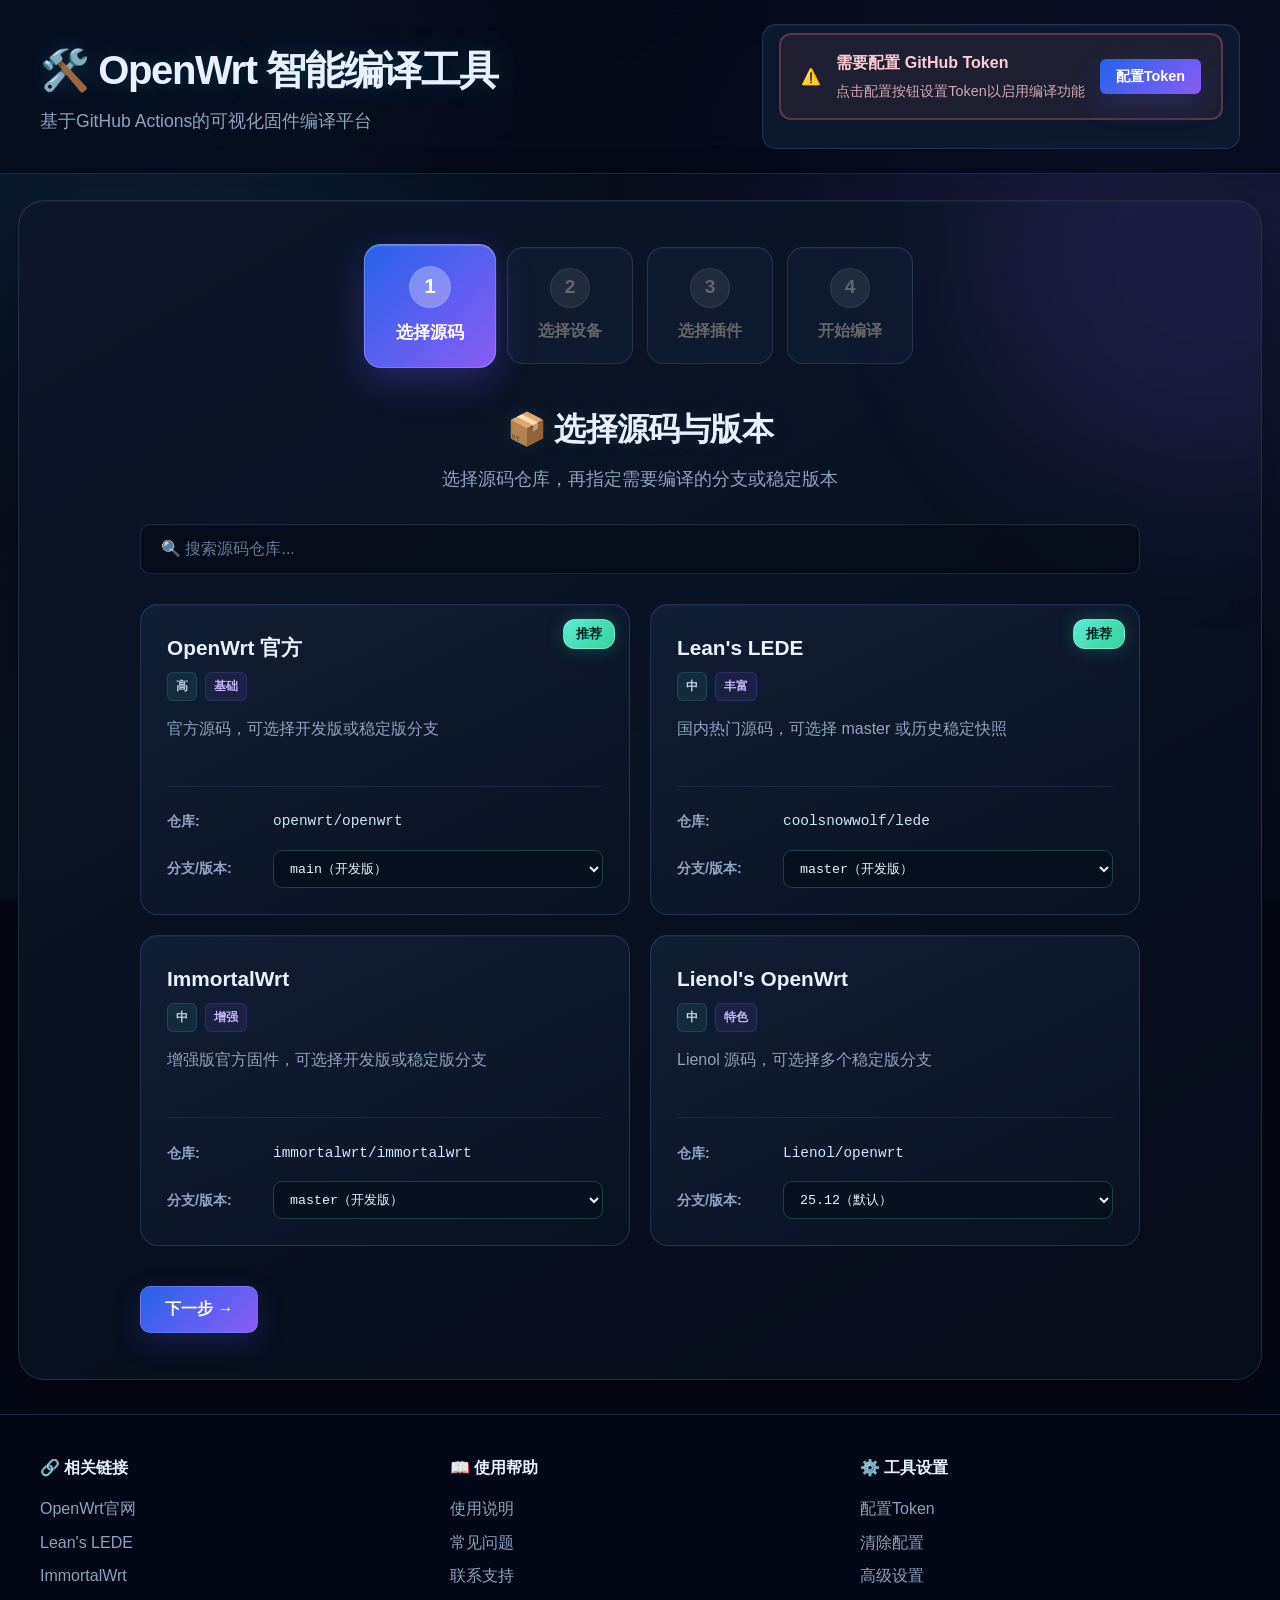
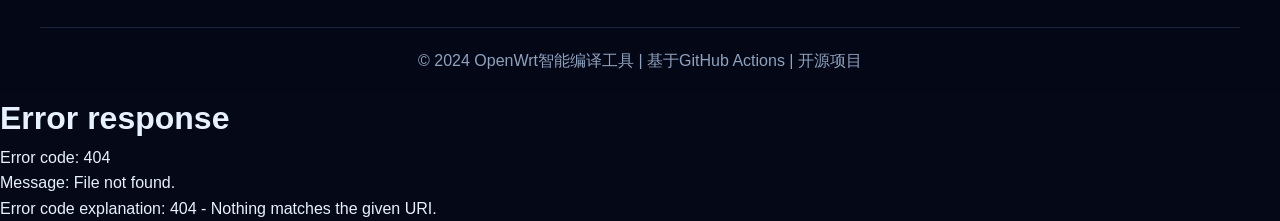
==== index.html @ 3943e9ab "Polish dark interface layout" ====
<!DOCTYPE html>
<html lang="zh-CN">

<head>
    <meta charset="UTF-8">
    <meta name="viewport" content="width=device-width, initial-scale=1.0">
    <title>OpenWrt 智能编译工具</title>
    <link rel="stylesheet" href="css/style.css">
    <link rel="stylesheet" href="css/selection-fixes.css">
    <link rel="stylesheet" href="css/dark-theme.css">
    <link rel="icon"
        href="data:image/svg+xml,<svg xmlns='http://www.w3.org/2000/svg' viewBox='0 0 100 100'><text y='.9em' font-size='90'>🛠️</text></svg>">
</head>

<body>
    <!-- 页面头部 -->
    <header class="header">
        <div class="container">
            <div class="header-content">
                <div class="logo">
                    <h1>🛠️ OpenWrt 智能编译工具</h1>
                    <p>基于GitHub Actions的可视化固件编译平台</p>
                </div>

                <!-- Token状态指示器 -->
                <div class="header-actions">
                    <div id="token-status-indicator" class="token-status-indicator">
                        <div class="status-dot" id="statusDot"></div>
                        <span id="statusText">检查Token状态...</span>
                        <button class="btn-config" onclick="window.tokenModal.show()" id="configTokenBtn">
                            ⚙️ 配置Token
                        </button>
                    </div>
                </div>
            </div>
        </div>
    </header>

    <!-- 主要内容区域 -->
    <main class="main">
        <div class="container">
            <!-- 步骤指示器 -->
            <div class="wizard-progress">
                <div class="step-indicator active" data-step="1">
                    <div class="step-number">1</div>
                    <div class="step-title">选择源码</div>
                </div>
                <div class="step-indicator" data-step="2">
                    <div class="step-number">2</div>
                    <div class="step-title">选择设备</div>
                </div>
                <div class="step-indicator" data-step="3">
                    <div class="step-number">3</div>
                    <div class="step-title">选择插件</div>
                </div>
                <div class="step-indicator" data-step="4">
                    <div class="step-number">4</div>
                    <div class="step-title">开始编译</div>
                </div>
            </div>

            <!-- 配置向导内容 -->
            <div class="wizard-content">
                <!-- 步骤1: 源码选择 -->
                <div class="step-content" id="step-1">
                    <div class="step-header">
                        <h2>📦 选择源码与版本</h2>
                        <p>选择源码仓库，再指定需要编译的分支或稳定版本</p>
                    </div>

                    <div class="search-box">
                        <input type="text" class="search-input" data-filter="source" placeholder="🔍 搜索源码仓库...">
                    </div>

                    <div id="source-selection" class="selection-area">
                        <!-- 源码选项将通过JavaScript动态生成 -->
                    </div>

                    <div class="step-actions">
                        <button class="btn btn-primary next-step-btn">下一步 →</button>
                    </div>
                </div>

                <!-- 步骤2: 设备选择 -->
                <div class="step-content" id="step-2" style="display: none;">
                    <div class="step-header">
                        <h2>📱 选择目标设备</h2>
                        <p>选择你要编译固件的目标设备型号</p>
                    </div>

                    <div class="search-box">
                        <input type="text" class="search-input" data-filter="device" placeholder="🔍 搜索设备型号...">
                    </div>

                    <div id="device-selection" class="selection-area">
                        <!-- 设备选项将通过JavaScript动态生成 -->
                    </div>

                    <div class="step-actions">
                        <button class="btn btn-secondary prev-step-btn">← 上一步</button>
                        <button class="btn btn-primary next-step-btn">下一步 →</button>
                    </div>
                </div>

                <!-- 步骤3: 插件选择 -->
                <div class="step-content" id="step-3" style="display: none;">
                    <div class="step-header">
                        <h2>🔧 选择功能插件</h2>
                        <p>根据需求选择要集成的功能插件</p>
                    </div>

                    <div class="search-box">
                        <input type="text" class="search-input" data-filter="plugin" placeholder="🔍 搜索插件功能...">
                    </div>

                    <div id="plugin-selection" class="selection-area">
                        <!-- 插件选项将通过JavaScript动态生成 -->
                    </div>

                    <!-- 冲突检测面板 -->
                    <div id="conflict-detection" class="conflict-detection">
                        <!-- 冲突检测结果将通过JavaScript动态生成 -->
                    </div>

                    <div class="step-actions">
                        <button class="btn btn-secondary prev-step-btn">← 上一步</button>
                        <button class="btn btn-primary next-step-btn">下一步 →</button>
                    </div>
                </div>

                <!-- 步骤4: 配置摘要和编译 -->
                <div class="step-content" id="step-4" style="display: none;">
                    <div class="step-header">
                        <h2>🚀 开始编译</h2>
                        <p>确认配置信息并开始编译固件</p>
                    </div>

                    <div id="config-summary" class="config-summary">
                        <!-- 配置摘要将通过JavaScript动态生成 -->
                    </div>

                    <div class="step-actions">
                        <button class="btn btn-secondary prev-step-btn">← 上一步</button>
                    </div>
                </div>
            </div>

            <!-- 编译监控面板 -->
            <div id="build-monitor" class="build-monitor" style="display: none;">
                <div class="monitor-header">
                    <h2>📊 编译进度监控</h2>
                    <div class="monitor-actions">
                        <button class="btn btn-secondary" onclick="window.wizardManager.stopMonitoring()">
                            🛑 停止监控
                        </button>
                        <button class="btn btn-secondary"
                            onclick="window.open(`https://github.com/${GITHUB_REPO}/actions`, '_blank')">
                            🔗 查看GitHub Actions
                        </button>
                    </div>
                </div>

                <!-- 进度条 -->
                <div class="progress-container">
                    <div class="progress-bar-container">
                        <div id="progress-bar" class="progress-bar"></div>
                    </div>
                    <div class="progress-info">
                        <span id="progress-text">0%</span>
                        <span id="progress-time">准备中...</span>
                    </div>
                </div>

                <!-- 编译日志 -->
                <div class="logs-container">
                    <div class="logs-header">
                        <h3>📝 编译日志</h3>
                        <button class="btn btn-small" onclick="document.getElementById('logs-content').innerHTML = ''">
                            🗑️ 清空日志
                        </button>
                    </div>
                    <div id="logs-content" class="logs-content">
                        <!-- 日志内容将通过JavaScript动态添加 -->
                    </div>
                </div>
            </div>
        </div>
    </main>

    <!-- 页面底部 -->
    <footer class="footer">
        <div class="container">
            <div class="footer-content">
                <div class="footer-section">
                    <h4>🔗 相关链接</h4>
                    <ul>
                        <li><a href="https://openwrt.org" target="_blank">OpenWrt官网</a></li>
                        <li><a href="https://github.com/coolsnowwolf/lede" target="_blank">Lean's LEDE</a></li>
                        <li><a href="https://github.com/immortalwrt/immortalwrt" target="_blank">ImmortalWrt</a></li>
                    </ul>
                </div>

                <div class="footer-section">
                    <h4>📖 使用帮助</h4>
                    <ul>
                        <li><a href="#" onclick="showHelpModal()">使用说明</a></li>
                        <li><a href="#" onclick="showFAQModal()">常见问题</a></li>
                        <li><a href="#" onclick="showContactModal()">联系支持</a></li>
                    </ul>
                </div>

                <div class="footer-section">
                    <h4>⚙️ 工具设置</h4>
                    <ul>
                        <li><a href="#" onclick="window.tokenModal.show()">配置Token</a></li>
                        <li><a href="#" onclick="window.tokenModal.clear()">清除配置</a></li>
                        <li><a href="#" onclick="showSettingsModal()">高级设置</a></li>
                    </ul>
                </div>
            </div>

            <div class="footer-bottom">
                <p>&copy; 2024 OpenWrt智能编译工具 | 基于GitHub Actions | 开源项目</p>
            </div>
        </div>
    </footer>

    <!-- 引入Token配置模态框组件 -->
    <div id="token-modal-container"></div>

    <!-- JavaScript文件引入 -->
    <script src="js/config-data.js"></script>
    <script src="js/token-modal.js"></script>
    <script src="js/build-monitor.js"></script> <!-- 新增 -->
    <script src="js/wizard.js"></script>
    <script src="js/builder.js"></script>

    <!-- 页面初始化脚本 -->
    <script>
        // 页面加载完成后的初始化
        document.addEventListener('DOMContentLoaded', function () {
            console.log('🎯 OpenWrt智能编译工具 - 页面加载完成');

            // 初始化Token模态框
            initTokenModal();

            // 检查Token状态
            updateTokenStatus();

            // 监听Token配置事件
            window.addEventListener('tokenConfigured', function (event) {
                updateTokenStatus();
                console.log('✅ Token配置完成:', event.detail.token.substring(0, 8) + '...');
            });
        });

        // 初始化Token模态框
        function initTokenModal() {
            // 动态加载Token模态框HTML
            fetch('components/token-modal.html')
                .then(response => response.text())
                .then(html => {
                    document.getElementById('token-modal-container').innerHTML = html;
                })
                .catch(error => {
                    console.warn('Token模态框组件加载失败，使用内联版本:', error);
                    // 如果外部文件加载失败，使用内联的Token模态框
                    loadInlineTokenModal();
                });
        }

        // 加载内联Token模态框（备用方案）
        function loadInlineTokenModal() {
            const modalHTML = `
                <!-- Token配置模态框 -->
                <div id="tokenModal" class="token-modal">
                    <div class="token-dialog">
                        <div class="token-header">
                            <h2>🔐 GitHub Token 配置</h2>
                            <p>为了正常使用编译功能，需要配置GitHub Personal Access Token</p>
                        </div>

                        <div id="tokenStatus" class="token-status" style="display: none;">
                            <span id="statusIcon">✅</span>
                            <span id="statusText">Token配置成功</span>
                        </div>

                        <div class="token-security-tips">
                            <div class="security-title">🛡️ 安全提示</div>
                            <div class="security-tips">
                                • Token具有访问GitHub的权限，请妥善保管<br>
                                • 建议创建权限最小的Token（只选择必要权限）<br>
                                • 不要在公共场所或他人设备上保存Token<br>
                                • 定期更换Token以提高安全性
                            </div>
                        </div>

                        <div class="token-methods">
                            <div class="token-method active" data-method="input">
                                <div class="method-icon">⌨️</div>
                                <div class="method-title">手动输入</div>
                                <div class="method-desc">直接输入GitHub Token</div>
                            </div>
                            <div class="token-method" data-method="guide">
                                <div class="method-icon">📋</div>
                                <div class="method-title">创建指南</div>
                                <div class="method-desc">查看Token创建步骤</div>
                            </div>
                        </div>

                        <div id="inputSection" class="token-input-section show">
                            <div class="input-group">
                                <label for="tokenInput" class="input-label">GitHub Personal Access Token</label>
                                <input type="password" id="tokenInput" class="input-field" 
                                       placeholder="请输入以 ghp_ 或 github_pat_ 开头的Token">
                                <div class="input-help">
                                    Token格式: ghp_xxxxxxxxxxxx 或 github_pat_xxxxxxxxxxxx
                                </div>
                            </div>
                            <div class="input-group">
                                <label>
                                    <input type="checkbox" id="saveToken"> 
                                    保存到浏览器本地存储（仅在个人设备上勾选）
                                </label>
                            </div>
                        </div>

                        <div id="guideSection" class="token-input-section">
                            <div class="github-steps">
                                <h4>📝 GitHub Token 创建步骤</h4>
                                <ol>
                                    <li>登录GitHub，点击右上角头像 → <code>Settings</code></li>
                                    <li>选择 <code>Developer settings</code> → <code>Personal access tokens</code></li>
                                    <li>点击 <code>Generate new token (classic)</code></li>
                                    <li>填写Token描述，选择过期时间</li>
                                    <li>选择权限：<code>repo</code> 和 <code>workflow</code></li>
                                    <li>点击生成并立即复制Token</li>
                                </ol>
                            </div>
                            <div class="input-group">
                                <label for="guideTokenInput" class="input-label">将创建的Token粘贴到这里</label>
                                <input type="password" id="guideTokenInput" class="input-field" 
                                       placeholder="ghp_xxxxxxxxxxxxxxxxxxxxxxxxxxxxxxxxxxxx">
                            </div>
                        </div>

                        <div class="token-actions">
                            <button class="btn btn-secondary" onclick="closeTokenModal()">取消</button>
                            <button class="btn btn-primary" onclick="saveTokenConfig()">保存配置</button>
                            <button class="btn btn-secondary" onclick="testTokenConnection()" style="display: none;" id="testBtn">测试连接</button>
                        </div>
                    </div>
                </div>
            `;

            document.getElementById('token-modal-container').innerHTML = modalHTML;

            // 初始化Token模态框功能
            if (typeof window.tokenModal === 'undefined') {
                initInlineTokenModal();
            }
        }

        // 初始化内联Token模态框功能
        function initInlineTokenModal() {
            window.tokenModal = {
                show: () => document.getElementById('tokenModal').classList.add('show'),
                close: () => document.getElementById('tokenModal').classList.remove('show'),
                clear: clearTokenConfig
            };
        }

        // 更新Token状态指示器
        function updateTokenStatus() {
            const statusDot = document.getElementById('statusDot');
            const statusText = document.getElementById('statusText');
            const configBtn = document.getElementById('configTokenBtn');

            const token = getValidToken();

            // 增加判空，避免报错
            if (!statusDot || !statusText || !configBtn) {
                console.warn('Token状态指示器元素未找到');
                return;
            }

            if (token) {
                statusDot.className = 'status-dot valid';
                statusText.textContent = 'Token已配置';
                configBtn.innerHTML = '✅ 已配置';
                configBtn.classList.add('configured');
            } else {
                statusDot.className = 'status-dot invalid';
                statusText.textContent = '需要配置Token';
                configBtn.innerHTML = '⚙️ 配置Token';
                configBtn.classList.remove('configured');
            }
        }

        // 获取有效Token
        function getValidToken() {
            // 检查多个来源的Token
            const sources = [
                new URLSearchParams(window.location.search).get('token'),
                localStorage.getItem('github_token'),
                window.GITHUB_TOKEN
            ];

            for (const token of sources) {
                if (token && (token.startsWith('ghp_') || token.startsWith('github_pat_'))) {
                    return token;
                }
            }
            return null;
        }

        // 显示Token模态框
        function showTokenModal() {
            if (window.tokenModal) {
                window.tokenModal.show();
            } else {
                document.getElementById('tokenModal').classList.add('show');
            }
        }

        // 关闭Token模态框
        function closeTokenModal() {
            if (window.tokenModal) {
                window.tokenModal.close();
            } else {
                document.getElementById('tokenModal').classList.remove('show');
            }
        }

        // 保存Token配置
        function saveTokenConfig() {
            const tokenInput = document.getElementById('tokenInput') || document.getElementById('guideTokenInput');
            const token = tokenInput.value.trim();

            if (!token) {
                alert('请输入GitHub Token');
                return;
            }

            if (!token.startsWith('ghp_') && !token.startsWith('github_pat_')) {
                alert('Token格式不正确，请检查输入');
                return;
            }

            // 保存Token
            const shouldSave = document.getElementById('saveToken')?.checked || true;
            if (shouldSave) {
                localStorage.setItem('github_token', token);
            }

            window.GITHUB_TOKEN = token;

            // 触发配置完成事件
            window.dispatchEvent(new CustomEvent('tokenConfigured', { detail: { token } }));

            alert('Token配置成功！');
            closeTokenModal();
        }

        // 清除Token配置
        function clearTokenConfig() {
            if (confirm('确定要清除Token配置吗？')) {
                localStorage.removeItem('github_token');
                delete window.GITHUB_TOKEN;

                // 清空输入框
                const inputs = document.querySelectorAll('#tokenInput, #guideTokenInput');
                inputs.forEach(input => {
                    if (input) input.value = '';
                });

                updateTokenStatus();
                alert('Token配置已清除');
            }
        }

        // 测试Token连接
        async function testTokenConnection() {
            const token = document.getElementById('tokenInput').value.trim();
            if (!token) return;

            try {
                const response = await fetch('https://api.github.com/user', {
                    headers: {
                        'Authorization': `token ${token}`,
                        'Accept': 'application/vnd.github.v3+json'
                    }
                });

                if (response.ok) {
                    const userData = await response.json();
                    alert(`连接成功！用户: ${userData.login}`);
                } else {
                    throw new Error(`HTTP ${response.status}: ${response.statusText}`);
                }
            } catch (error) {
                alert(`连接失败: ${error.message}`);
            }
        }

        // Token配置完成回调（供其他脚本调用）
        function onTokenConfigured(token) {
            updateTokenStatus();

            // 通知向导管理器
            if (window.wizardManager && window.wizardManager.onTokenConfigured) {
                window.wizardManager.onTokenConfigured(token);
            }
        }

        // 显示帮助模态框
        function showHelpModal() {
            alert('📖 使用说明\n\n1. 配置GitHub Token\n2. 选择源码分支\n3. 选择目标设备\n4. 选择功能插件\n5. 开始编译\n\n详细说明请查看项目README文件。');
        }

        // 显示FAQ模态框
        function showFAQModal() {
            alert('❓ 常见问题\n\nQ: 编译失败怎么办？\nA: 检查插件冲突，减少插件数量，查看编译日志\n\nQ: 如何下载固件？\nA: 编译完成后在GitHub Releases页面下载\n\nQ: 支持哪些设备？\nA: 支持主流路由器、ARM开发板、X86设备');
        }

        // 显示联系支持模态框
        function showContactModal() {
            alert('📞 联系支持\n\n• GitHub Issues: 提交Bug报告和功能建议\n• GitHub Discussions: 社区讨论和问答\n• 项目Wiki: 详细使用文档\n\n项目地址: https://github.com/your-username/your-repo');
        }

        // 显示设置模态框
        function showSettingsModal() {
            alert('⚙️ 高级设置\n\n• 编译优化选项\n• 自定义插件源\n• 构建缓存设置\n• 通知配置\n\n功能开发中，敬请期待...');
        }
    </script>

    <!-- Token模态框样式（内联样式作为备用） -->
    <style>
        /* Token状态指示器样式 */
        .token-status-indicator {
            display: flex;
            align-items: center;
            gap: 10px;
            padding: 8px 16px;
            background: rgba(255, 255, 255, 0.1);
            border-radius: 20px;
            backdrop-filter: blur(10px);
        }

        .status-dot {
            width: 8px;
            height: 8px;
            border-radius: 50%;
            animation: pulse 2s infinite;
        }

        .status-dot.valid {
            background: #27ae60;
        }

        .status-dot.invalid {
            background: #e74c3c;
        }

        .status-dot.checking {
            background: #f39c12;
        }

        @keyframes pulse {
            0% {
                opacity: 1;
            }

            50% {
                opacity: 0.5;
            }

            100% {
                opacity: 1;
            }
        }

        .btn-config {
            padding: 6px 12px;
            background: rgba(255, 255, 255, 0.2);
            color: white;
            border: 1px solid rgba(255, 255, 255, 0.3);
            border-radius: 6px;
            font-size: 0.85rem;
            cursor: pointer;
            transition: all 0.3s ease;
        }

        .btn-config:hover {
            background: rgba(255, 255, 255, 0.3);
            transform: translateY(-1px);
        }

        .btn-config.configured {
            background: rgba(39, 174, 96, 0.8);
            border-color: rgba(39, 174, 96, 0.9);
        }

        /* Token模态框样式 */
        .token-modal {
            display: none;
            position: fixed;
            top: 0;
            left: 0;
            right: 0;
            bottom: 0;
            background: rgba(0, 0, 0, 0.7);
            z-index: 10000;
            align-items: center;
            justify-content: center;
        }

        .token-modal.show {
            display: flex;
        }

        .token-dialog {
            background: white;
            border-radius: 15px;
            padding: 30px;
            max-width: 600px;
            width: 90%;
            max-height: 80vh;
            overflow-y: auto;
            box-shadow: 0 20px 40px rgba(0, 0, 0, 0.3);
            animation: modalSlideIn 0.3s ease-out;
        }

        @keyframes modalSlideIn {
            from {
                opacity: 0;
                transform: translateY(-50px) scale(0.9);
            }

            to {
                opacity: 1;
                transform: translateY(0) scale(1);
            }
        }

        .token-header {
            text-align: center;
            margin-bottom: 25px;
        }

        .token-header h2 {
            color: #2c3e50;
            margin-bottom: 10px;
        }

        .token-header p {
            color: #666;
            line-height: 1.6;
        }

        .token-methods {
            display: grid;
            grid-template-columns: 1fr 1fr;
            gap: 20px;
            margin-bottom: 25px;
        }

        .token-method {
            border: 2px solid #e0e0e0;
            border-radius: 10px;
            padding: 20px;
            cursor: pointer;
            transition: all 0.3s ease;
            text-align: center;
        }

        .token-method:hover {
            border-color: #667eea;
            background: #f8f9ff;
        }

        .token-method.active {
            border-color: #667eea;
            background: linear-gradient(135deg, #667eea10, #764ba210);
        }

        .method-icon {
            font-size: 2rem;
            margin-bottom: 10px;
        }

        .method-title {
            font-weight: bold;
            margin-bottom: 8px;
            color: #2c3e50;
        }

        .method-desc {
            font-size: 0.9rem;
            color: #666;
        }

        .token-input-section {
            display: none;
            margin-top: 20px;
        }

        .token-input-section.show {
            display: block;
        }

        .input-group {
            margin-bottom: 20px;
        }

        .input-label {
            display: block;
            margin-bottom: 8px;
            font-weight: 600;
            color: #2c3e50;
        }

        .input-field {
            width: 100%;
            padding: 12px 15px;
            border: 2px solid #e0e0e0;
            border-radius: 8px;
            font-size: 14px;
            font-family: 'Courier New', monospace;
            transition: border-color 0.3s ease;
            box-sizing: border-box;
        }

        .input-field:focus {
            outline: none;
            border-color: #667eea;
            box-shadow: 0 0 0 3px rgba(102, 126, 234, 0.1);
        }

        .input-help {
            font-size: 0.85rem;
            color: #666;
            margin-top: 5px;
        }

        .token-actions {
            display: flex;
            gap: 15px;
            justify-content: flex-end;
            margin-top: 25px;
        }

        .token-security-tips {
            background: #fff3cd;
            border: 1px solid #ffeaa7;
            border-left: 4px solid #fdcb6e;
            padding: 15px;
            border-radius: 8px;
            margin-bottom: 20px;
        }

        .security-title {
            font-weight: bold;
            color: #856404;
            margin-bottom: 8px;
        }

        .security-tips {
            font-size: 0.9rem;
            color: #856404;
            line-height: 1.5;
        }

        .github-steps {
            background: #f8f9fa;
            border-radius: 8px;
            padding: 20px;
            margin-bottom: 20px;
        }

        .github-steps h4 {
            margin-bottom: 15px;
            color: #2c3e50;
        }

        .github-steps code {
            background: #e9ecef;
            padding: 2px 6px;
            border-radius: 4px;
            font-family: 'Courier New', monospace;
        }

        @media (max-width: 768px) {
            .token-methods {
                grid-template-columns: 1fr;
            }

            .token-actions {
                flex-direction: column;
            }

            .token-dialog {
                padding: 20px;
                margin: 20px;
            }

            .token-status-indicator {
                flex-direction: column;
                gap: 5px;
                text-align: center;
            }
        }
    </style>
</body>

</html>
---- css/style.css ----
/**
 * OpenWrt 智能编译工具 - 基础样式
 * 修复版本，确保所有组件正常显示
 */

/* === 基础重置和全局样式 === */
* {
  margin: 0;
  padding: 0;
  box-sizing: border-box;
}

body {
  font-family: -apple-system, BlinkMacSystemFont, 'Segoe UI', Roboto, 'Helvetica Neue', Arial, sans-serif;
  line-height: 1.6;
  color: #333;
  background: linear-gradient(135deg, #667eea 0%, #764ba2 100%);
  min-height: 100vh;
}

.container {
  max-width: 1200px;
  margin: 0 auto;
  padding: 0 20px;
}

/* === 页面头部 === */
.header {
  background: rgba(255, 255, 255, 0.1);
  backdrop-filter: blur(10px);
  padding: 20px 0;
  margin-bottom: 30px;
}

.header-content {
  display: flex;
  justify-content: space-between;
  align-items: center;
  flex-wrap: wrap;
  gap: 20px;
}

.logo h1 {
  color: white;
  font-size: 2.5rem;
  margin-bottom: 5px;
}

.logo p {
  color: rgba(255, 255, 255, 0.9);
  font-size: 1.1rem;
}

.header-actions {
  display: flex;
  align-items: center;
  gap: 15px;
}

/* === Token状态指示器 === */
.token-status-indicator {
  display: flex;
  align-items: center;
  gap: 10px;
  padding: 8px 16px;
  background: rgba(255, 255, 255, 0.1);
  border-radius: 20px;
  backdrop-filter: blur(10px);
}

.status-dot {
  width: 8px;
  height: 8px;
  border-radius: 50%;
  animation: pulse 2s infinite;
}

.status-dot.valid {
  background: #27ae60;
}

.status-dot.invalid {
  background: #e74c3c;
}

@keyframes pulse {
  0% {
    opacity: 1;
  }

  50% {
    opacity: 0.5;
  }

  100% {
    opacity: 1;
  }
}

.btn-config {
  padding: 6px 12px;
  background: rgba(255, 255, 255, 0.2);
  color: white;
  border: 1px solid rgba(255, 255, 255, 0.3);
  border-radius: 6px;
  font-size: 0.85rem;
  cursor: pointer;
  transition: all 0.3s ease;
}

.btn-config:hover {
  background: rgba(255, 255, 255, 0.3);
  transform: translateY(-1px);
}

.btn-config.configured {
  background: rgba(39, 174, 96, 0.8);
  border-color: rgba(39, 174, 96, 0.9);
}

/* === 主要内容区域 === */
.main {
  background: white;
  border-radius: 20px;
  padding: 40px;
  margin-bottom: 40px;
  box-shadow: 0 20px 40px rgba(0, 0, 0, 0.1);
}

/* === 步骤指示器 === */
.wizard-progress {
  display: flex;
  justify-content: center;
  align-items: center;
  margin-bottom: 40px;
  gap: 20px;
}

.step-indicator {
  display: flex;
  flex-direction: column;
  align-items: center;
  gap: 10px;
  padding: 20px;
  border-radius: 15px;
  transition: all 0.3s ease;
  cursor: pointer;
  min-width: 120px;
}

.step-indicator.active {
  background: linear-gradient(135deg, #667eea, #764ba2);
  color: white;
  transform: scale(1.05);
}

.step-indicator.completed {
  background: #27ae60;
  color: white;
}

.step-indicator:not(.active):not(.completed) {
  background: #f8f9fa;
  color: #666;
}

.step-number {
  width: 40px;
  height: 40px;
  border-radius: 50%;
  background: rgba(255, 255, 255, 0.2);
  display: flex;
  align-items: center;
  justify-content: center;
  font-weight: bold;
  font-size: 1.2rem;
}

.step-indicator.active .step-number {
  background: rgba(255, 255, 255, 0.3);
}

.step-indicator.completed .step-number::before {
  content: '✓';
  background: none;
}

.step-title {
  font-weight: 600;
  text-align: center;
}

/* === 向导内容 === */
.wizard-content {
  max-width: 1000px;
  margin: 0 auto;
}

.step-content {
  display: none;
}

.step-content.active {
  display: block;
  animation: fadeInUp 0.5s ease-out;
}

@keyframes fadeInUp {
  from {
    opacity: 0;
    transform: translateY(20px);
  }

  to {
    opacity: 1;
    transform: translateY(0);
  }
}

.step-header {
  text-align: center;
  margin-bottom: 30px;
}

.step-header h2 {
  color: #2c3e50;
  font-size: 2rem;
  margin-bottom: 10px;
}

.step-header p {
  color: #666;
  font-size: 1.1rem;
}

/* === 搜索框 === */
.search-box {
  margin-bottom: 30px;
}

.search-input {
  width: 100%;
  padding: 15px 20px;
  border: 2px solid #e0e0e0;
  border-radius: 10px;
  font-size: 1rem;
  transition: border-color 0.3s ease;
}

.search-input:focus {
  outline: none;
  border-color: #667eea;
  box-shadow: 0 0 0 3px rgba(102, 126, 234, 0.1);
}

/* === 选择区域 === */
.selection-area {
  margin-bottom: 30px;
}

.options-grid {
  display: grid;
  grid-template-columns: repeat(auto-fit, minmax(300px, 1fr));
  gap: 20px;
}

/* === 源码选项 === */
.source-option {
  border: 2px solid #e0e0e0;
  border-radius: 15px;
  padding: 25px;
  cursor: pointer;
  transition: all 0.3s ease;
  position: relative;
  background: white;
}

.source-option:hover {
  border-color: #667eea;
  transform: translateY(-2px);
  box-shadow: 0 10px 25px rgba(0, 0, 0, 0.1);
}

.source-option.selected {
  border-color: #667eea;
  background: linear-gradient(135deg, #667eea10, #764ba210);
}

.recommended-badge {
  position: absolute;
  top: -8px;
  right: 15px;
  background: #27ae60;
  color: white;
  padding: 4px 12px;
  border-radius: 12px;
  font-size: 0.8rem;
  font-weight: 600;
}

.option-header {
  margin-bottom: 15px;
}

.option-header h3 {
  color: #2c3e50;
  font-size: 1.3rem;
  margin-bottom: 8px;
}

.option-meta {
  display: flex;
  gap: 10px;
  flex-wrap: wrap;
}

.stability-badge,
.plugins-badge {
  padding: 4px 8px;
  border-radius: 6px;
  font-size: 0.75rem;
  font-weight: 600;
}

.stability-badge {
  background: #e8f5e8;
  color: #2d5a2d;
}

.plugins-badge {
  background: #e8f0ff;
  color: #2d4a7d;
}

.option-description {
  color: #666;
  margin-bottom: 15px;
  line-height: 1.6;
}

.option-details {
  display: flex;
  flex-direction: column;
  gap: 5px;
}

.detail-item {
  display: flex;
  justify-content: space-between;
  font-size: 0.9rem;
}

.detail-label {
  color: #666;
  font-weight: 500;
}

.detail-value {
  color: #2c3e50;
  font-family: 'Courier New', monospace;
}

.source-branch-select {
  min-width: 165px;
  max-width: 70%;
  padding: 6px 10px;
  border: 1px solid #cbd5e1;
  border-radius: 8px;
  background: #fff;
  color: #2c3e50;
  font-family: 'Courier New', monospace;
  cursor: pointer;
}

.source-branch-select:focus {
  border-color: #667eea;
  outline: 2px solid rgba(102, 126, 234, 0.2);
  outline-offset: 1px;
}

/* === 设备选项 === */
.device-category {
  margin-bottom: 40px;
}

.category-title {
  color: #2c3e50;
  font-size: 1.4rem;
  margin-bottom: 20px;
  padding-bottom: 10px;
  border-bottom: 2px solid #e0e0e0;
}

.device-option {
  border: 2px solid #e0e0e0;
  border-radius: 15px;
  padding: 20px;
  cursor: pointer;
  transition: all 0.3s ease;
  position: relative;
  background: white;
}

.device-option:hover {
  border-color: #667eea;
  transform: translateY(-2px);
  box-shadow: 0 8px 20px rgba(0, 0, 0, 0.1);
}

.device-option.selected {
  border-color: #667eea;
  background: linear-gradient(135deg, #667eea10, #764ba210);
}

.device-option h4 {
  color: #2c3e50;
  font-size: 1.1rem;
  margin-bottom: 10px;
}

.device-specs {
  display: flex;
  gap: 15px;
  margin-bottom: 10px;
  flex-wrap: wrap;
}

.spec-item {
  background: #f8f9fa;
  padding: 4px 8px;
  border-radius: 6px;
  font-size: 0.8rem;
  color: #666;
}

.device-features {
  display: flex;
  gap: 8px;
  flex-wrap: wrap;
  margin-top: 10px;
}

.feature-tag {
  background: #e8f0ff;
  color: #2d4a7d;
  padding: 3px 8px;
  border-radius: 4px;
  font-size: 0.75rem;
  font-weight: 500;
}

.device-warnings {
  margin-top: 10px;
}

.warning-item {
  color: #856404;
  font-size: 0.85rem;
  background: #fff3cd;
  padding: 8px 12px;
  border-radius: 6px;
  margin-bottom: 5px;
}

/* === 插件选择 === */
.plugin-category {
  margin-bottom: 40px;
}

.plugin-grid {
  display: grid;
  grid-template-columns: repeat(auto-fit, minmax(280px, 1fr));
  gap: 15px;
}

.plugin-item {
  border: 2px solid #e0e0e0;
  border-radius: 10px;
  padding: 15px;
  transition: all 0.3s ease;
  background: white;
}

.plugin-item:hover {
  border-color: #667eea;
  box-shadow: 0 4px 12px rgba(0, 0, 0, 0.1);
}

.plugin-item.selected {
  border-color: #27ae60;
  background: linear-gradient(135deg, #27ae6010, #2ecc7110);
}

.plugin-item.disabled {
  opacity: 0.5;
  cursor: not-allowed;
}

.plugin-label {
  display: flex;
  align-items: flex-start;
  gap: 12px;
  cursor: pointer;
}

.plugin-checkbox {
  margin-top: 4px;
  transform: scale(1.2);
}

.plugin-info {
  flex: 1;
}

.plugin-header {
  display: flex;
  justify-content: space-between;
  align-items: center;
  margin-bottom: 8px;
}

.plugin-name {
  font-weight: 600;
  color: #2c3e50;
}

.plugin-size {
  background: #f8f9fa;
  padding: 2px 6px;
  border-radius: 4px;
  font-size: 0.75rem;
  color: #666;
}

.plugin-description {
  color: #666;
  font-size: 0.9rem;
  line-height: 1.4;
}

.plugin-conflicts {
  margin-top: 8px;
  padding: 8px;
  background: #fff3cd;
  border-radius: 6px;
  font-size: 0.8rem;
}

.conflict-label {
  font-weight: 600;
  color: #856404;
}

/* === 冲突检测 === */
.conflict-detection {
  margin-top: 30px;
}

.conflict-panel {
  border: 2px solid #e0e0e0;
  border-radius: 10px;
  padding: 20px;
  background: white;
}

.conflict-status {
  display: flex;
  align-items: center;
  gap: 10px;
  padding: 15px;
  border-radius: 8px;
  margin-bottom: 15px;
  font-weight: 600;
}

.conflict-status.success {
  background: #d4edda;
  color: #155724;
  border: 1px solid #c3e6cb;
}

.conflict-status.error {
  background: #f8d7da;
  color: #721c24;
  border: 1px solid #f5c6cb;
}

.conflict-item {
  padding: 10px 15px;
  border-left: 4px solid #dc3545;
  background: #f8f9fa;
  margin-bottom: 10px;
  border-radius: 0 6px 6px 0;
}

.conflict-type {
  font-weight: 600;
  color: #dc3545;
  margin-bottom: 5px;
}

.conflict-message {
  color: #666;
  font-size: 0.9rem;
}

/* === 配置摘要 === */
.config-summary {
  margin-bottom: 30px;
}

.summary-section {
  margin-bottom: 30px;
  padding: 25px;
  border: 2px solid #e0e0e0;
  border-radius: 15px;
  background: white;
}

.summary-section h3 {
  color: #2c3e50;
  margin-bottom: 20px;
  font-size: 1.3rem;
}

.summary-grid {
  display: grid;
  grid-template-columns: repeat(auto-fit, minmax(200px, 1fr));
  gap: 20px;
}

.summary-item {
  text-align: center;
  padding: 20px;
  background: #f8f9fa;
  border-radius: 10px;
}

.summary-label {
  color: #666;
  font-size: 0.9rem;
  margin-bottom: 8px;
}

.summary-value {
  color: #2c3e50;
  font-size: 1.2rem;
  font-weight: 600;
}

.plugin-summary {
  padding: 20px;
  background: #f8f9fa;
  border-radius: 10px;
  color: #666;
  line-height: 1.6;
}

.build-actions {
  display: flex;
  gap: 15px;
  justify-content: center;
  flex-wrap: wrap;
}

/* === 步骤导航按钮 === */
.step-actions {
  display: flex;
  justify-content: space-between;
  align-items: center;
  margin-top: 40px;
  gap: 15px;
}

.btn {
  padding: 12px 24px;
  border: none;
  border-radius: 8px;
  font-size: 1rem;
  font-weight: 600;
  cursor: pointer;
  transition: all 0.3s ease;
  text-decoration: none;
  display: inline-flex;
  align-items: center;
  gap: 8px;
}

.btn:disabled {
  opacity: 0.6;
  cursor: not-allowed;
}

.btn-primary {
  background: linear-gradient(135deg, #667eea, #764ba2);
  color: white;
}

.btn-primary:hover:not(:disabled) {
  transform: translateY(-2px);
  box-shadow: 0 5px 15px rgba(102, 126, 234, 0.4);
}

.btn-secondary {
  background: #e2e8f0;
  color: #4a5568;
}

.btn-secondary:hover {
  background: #cbd5e0;
}

.btn-large {
  padding: 15px 30px;
  font-size: 1.1rem;
}

.btn-small {
  padding: 8px 16px;
  font-size: 0.9rem;
}

/* === 编译监控面板 === */
.build-monitor {
  background: white;
  border-radius: 15px;
  padding: 30px;
  margin-top: 30px;
  box-shadow: 0 10px 30px rgba(0, 0, 0, 0.1);
}

.monitor-header {
  display: flex;
  justify-content: space-between;
  align-items: center;
  margin-bottom: 25px;
  flex-wrap: wrap;
  gap: 15px;
}

.monitor-header h2 {
  color: #2c3e50;
  font-size: 1.5rem;
}

.monitor-actions {
  display: flex;
  gap: 10px;
}

/* === 进度条 === */
.progress-container {
  margin-bottom: 30px;
}

.progress-bar-container {
  width: 100%;
  height: 20px;
  background: #e0e0e0;
  border-radius: 10px;
  overflow: hidden;
  margin-bottom: 10px;
}

.progress-bar {
  height: 100%;
  background: linear-gradient(90deg, #667eea, #764ba2);
  width: 0%;
  transition: width 0.5s ease;
  border-radius: 10px;
}

.progress-info {
  display: flex;
  justify-content: space-between;
  align-items: center;
  font-size: 0.9rem;
  color: #666;
}

/* === 编译日志 === */
.logs-container {
  border: 2px solid #e0e0e0;
  border-radius: 10px;
  background: #f8f9fa;
}

.logs-header {
  display: flex;
  justify-content: space-between;
  align-items: center;
  padding: 15px 20px;
  border-bottom: 1px solid #e0e0e0;
  background: white;
  border-radius: 10px 10px 0 0;
}

.logs-header h3 {
  color: #2c3e50;
  font-size: 1.1rem;
}

.logs-content {
  height: 300px;
  overflow-y: auto;
  padding: 15px;
  font-family: 'Courier New', monospace;
  font-size: 0.9rem;
  line-height: 1.4;
  background: #2d3748;
  color: #e2e8f0;
  border-radius: 0 0 10px 10px;
}

.log-entry {
  display: flex;
  gap: 15px;
  margin-bottom: 8px;
  padding: 8px 12px;
  border-radius: 6px;
  align-items: flex-start;
}

.log-entry.info {
  background: rgba(59, 130, 246, 0.1);
  border-left: 3px solid #3b82f6;
}

.log-entry.success {
  background: rgba(34, 197, 94, 0.1);
  border-left: 3px solid #22c55e;
}

.log-entry.warning {
  background: rgba(245, 158, 11, 0.1);
  border-left: 3px solid #f59e0b;
}

.log-entry.error {
  background: rgba(239, 68, 68, 0.1);
  border-left: 3px solid #ef4444;
}

.log-timestamp {
  color: #94a3b8;
  font-size: 0.8rem;
  white-space: nowrap;
  font-weight: 600;
}

.log-message {
  flex: 1;
  word-wrap: break-word;
}

/* === Token状态卡片 === */
.token-status-card {
  display: flex;
  align-items: center;
  gap: 15px;
  padding: 15px 20px;
  border-radius: 12px;
  border: 2px solid;
  margin-bottom: 20px;
}

.token-status-card.valid {
  background: #d4edda;
  border-color: #c3e6cb;
  color: #155724;
}

.token-status-card.invalid {
  background: #f8d7da;
  border-color: #f5c6cb;
  color: #721c24;
}

.status-info {
  flex: 1;
}

.status-title {
  font-weight: 600;
  margin-bottom: 4px;
}

.status-detail {
  font-size: 0.9rem;
  opacity: 0.8;
}

.btn-config-token,
.btn-clear-token {
  padding: 8px 16px;
  border: none;
  border-radius: 6px;
  font-size: 0.9rem;
  font-weight: 600;
  cursor: pointer;
  transition: all 0.3s ease;
}

.btn-config-token {
  background: #667eea;
  color: white;
}

.btn-config-token:hover {
  background: #5a67d8;
  transform: translateY(-1px);
}

.btn-clear-token {
  background: #e2e8f0;
  color: #4a5568;
}

.btn-clear-token:hover {
  background: #cbd5e0;
}

/* === 编译历史 === */
.build-history-list {
  display: flex;
  flex-direction: column;
  gap: 10px;
}

.history-item {
  padding: 15px;
  border-radius: 8px;
  border-left: 4px solid;
  background: white;
  box-shadow: 0 2px 4px rgba(0, 0, 0, 0.1);
}

.history-item.status-success {
  border-left-color: #27ae60;
}

.history-item.status-failed {
  border-left-color: #e74c3c;
}

.history-item.status-running {
  border-left-color: #f39c12;
}

.history-item.status-queued {
  border-left-color: #3498db;
}

.history-header {
  display: flex;
  justify-content: space-between;
  align-items: center;
  margin-bottom: 8px;
}

.history-status {
  font-size: 1.2rem;
}

.history-device {
  font-weight: 600;
  color: #2c3e50;
}

.history-time {
  color: #666;
  font-size: 0.9rem;
}

.history-details {
  display: flex;
  gap: 20px;
  color: #666;
  font-size: 0.9rem;
}

/* === 错误处理 === */
.init-error {
  text-align: center;
  padding: 40px;
  background: #f8d7da;
  border: 1px solid #f5c6cb;
  border-radius: 10px;
  color: #721c24;
}

.init-error h3 {
  margin-bottom: 15px;
  font-size: 1.3rem;
}

.init-error p {
  margin-bottom: 20px;
  line-height: 1.6;
}

/* === 页面底部 === */
.footer {
  background: rgba(0, 0, 0, 0.8);
  color: white;
  padding: 40px 0 20px;
  margin-top: 40px;
}

.footer-content {
  display: grid;
  grid-template-columns: repeat(auto-fit, minmax(250px, 1fr));
  gap: 30px;
  margin-bottom: 30px;
}

.footer-section h4 {
  margin-bottom: 15px;
  color: #f0f0f0;
}

.footer-section ul {
  list-style: none;
}

.footer-section li {
  margin-bottom: 8px;
}

.footer-section a {
  color: #ccc;
  text-decoration: none;
  transition: color 0.3s ease;
}

.footer-section a:hover {
  color: white;
}

.footer-bottom {
  text-align: center;
  padding-top: 20px;
  border-top: 1px solid #444;
  color: #ccc;
}

.progress-info {
  display: flex;
  justify-content: space-between;
  align-items: center;
  font-size: 0.9rem;
  color: #666;
  margin-top: 10px;
}

.progress-info #progress-time {
  font-size: 0.85rem;
  color: #888;
}



/* === 响应式设计 === */
@media (max-width: 768px) {
  .container {
    padding: 0 15px;
  }

  .header-content {
    flex-direction: column;
    text-align: center;
  }

  .logo h1 {
    font-size: 2rem;
  }

  .main {
    padding: 20px;
  }

  .wizard-progress {
    flex-wrap: wrap;
    gap: 10px;
  }

  .step-indicator {
    min-width: 100px;
    padding: 15px;
  }

  .options-grid {
    grid-template-columns: 1fr;
  }

  .plugin-grid {
    grid-template-columns: 1fr;
  }

  .summary-grid {
    grid-template-columns: 1fr;
  }

  .step-actions {
    flex-direction: column;
  }

  .monitor-header {
    flex-direction: column;
    text-align: center;
  }

  .token-status-indicator {
    flex-direction: column;
    gap: 5px;
    text-align: center;
  }

  .footer-content {
    grid-template-columns: 1fr;
    text-align: center;
  }
}

@media (max-width: 480px) {
  .logo h1 {
    font-size: 1.8rem;
  }

  .main {
    padding: 15px;
  }

  .step-indicator {
    min-width: 80px;
    padding: 10px;
  }

  .step-number {
    width: 30px;
    height: 30px;
    font-size: 1rem;
  }

  .btn {
    padding: 10px 20px;
    font-size: 0.9rem;
  }

  .btn-large {
    padding: 12px 24px;
    font-size: 1rem;
  }
}
---- css/selection-fixes.css ----
/* 
 * 选择区域修复样式
 * 文件名: css/selection-fixes.css
 * 用途: 修复源码和设备选择的点击区域问题
 */

/* === 源码选择修复 === */
.source-option {
    /* 确保整个区域都可点击 */
    cursor: pointer;
    position: relative;
    display: block;
    width: 100%;
    box-sizing: border-box;

    /* 增加点击区域的视觉反馈 */
    transition: all 0.3s ease;
    user-select: none;
}

.source-option:hover {
    transform: translateY(-2px);
    box-shadow: 0 8px 25px rgba(102, 126, 234, 0.15);
}

.source-option:focus {
    outline: 2px solid #667eea;
    outline-offset: 2px;
}

.source-option:active {
    transform: translateY(0);
    box-shadow: 0 4px 15px rgba(102, 126, 234, 0.2);
}

/* 确保内部元素不阻止点击事件 */
.source-option * {
    pointer-events: none;
}

/* 恢复某些元素的点击事件（如果需要） */
.source-option a,
.source-option button,
.source-option select,
.source-option option {
    pointer-events: auto;
}

/* === 设备选择修复 === */
.device-option {
    /* 确保整个区域都可点击 */
    cursor: pointer;
    position: relative;
    display: block;
    width: 100%;
    box-sizing: border-box;

    /* 增加点击区域的视觉反馈 */
    transition: all 0.3s ease;
    user-select: none;
}

.device-option:hover {
    transform: translateY(-2px);
    box-shadow: 0 8px 25px rgba(102, 126, 234, 0.15);
}

.device-option:focus {
    outline: 2px solid #667eea;
    outline-offset: 2px;
}

.device-option:active {
    transform: translateY(0);
    box-shadow: 0 4px 15px rgba(102, 126, 234, 0.2);
}

/* 确保内部元素不阻止点击事件 */
.device-option * {
    pointer-events: none;
}

/* 恢复某些元素的点击事件（如果需要） */
.device-option a,
.device-option button {
    pointer-events: auto;
}

/* === 插件选择修复 === */
.plugin-label {
    /* 确保整个标签区域都可点击 */
    cursor: pointer;
    display: block;
    width: 100%;
    box-sizing: border-box;

    /* 增加点击区域的视觉反馈 */
    transition: all 0.3s ease;
    user-select: none;

    /* 移除默认的label样式 */
    margin: 0;
    padding: 0;
}

.plugin-label:hover {
    background-color: #f8f9fa;
}

.plugin-label:active {
    background-color: #e9ecef;
}

/* 插件内容区域 */
.plugin-content {
    /* 确保内容区域可以被点击 */
    pointer-events: none;
    width: 100%;
}

/* checkbox样式优化 */
.plugin-checkbox {
    /* 恢复checkbox的点击事件 */
    pointer-events: auto;

    /* 增大点击区域 */
    width: 18px;
    height: 18px;
    margin-right: 12px;

    /* 自定义复选框样式 */
    accent-color: #667eea;
}

/* === 选中状态样式增强 === */
.source-option.selected {
    border-color: #667eea !important;
    background: linear-gradient(135deg, rgba(102, 126, 234, 0.1), rgba(118, 75, 162, 0.1));
    box-shadow: 0 4px 20px rgba(102, 126, 234, 0.2);
}

.device-option.selected {
    border-color: #667eea !important;
    background: linear-gradient(135deg, rgba(102, 126, 234, 0.1), rgba(118, 75, 162, 0.1));
    box-shadow: 0 4px 20px rgba(102, 126, 234, 0.2);
}

.plugin-item.selected {
    border-color: #667eea !important;
    background: linear-gradient(135deg, rgba(102, 126, 234, 0.1), rgba(118, 75, 162, 0.1));
    box-shadow: 0 4px 20px rgba(102, 126, 234, 0.2);
}

/* === 网格布局优化 === */
.options-grid {
    gap: 20px;
    margin-bottom: 30px;
}

.plugin-grid {
    gap: 15px;
    margin-bottom: 30px;
}

/* === 响应式设计 === */
@media (max-width: 768px) {

    .source-option,
    .device-option {
        /* 在移动设备上增大点击区域 */
        min-height: 60px;
        padding: 20px;
    }

    .plugin-label {
        /* 在移动设备上增大点击区域 */
        min-height: 50px;
        padding: 15px;
    }

    .plugin-checkbox {
        /* 在移动设备上增大复选框 */
        width: 22px;
        height: 22px;
        margin-right: 15px;
    }
}

/* === 可访问性增强 === */
.source-option[aria-selected="true"],
.device-option[aria-selected="true"] {
    border-color: #667eea;
    background-color: rgba(102, 126, 234, 0.1);
}

/* 键盘导航支持 */
.source-option:focus-visible,
.device-option:focus-visible {
    outline: 3px solid #667eea;
    outline-offset: 2px;
}

/* 减少动画对于偏好减少动画的用户 */
@media (prefers-reduced-motion: reduce) {

    .source-option,
    .device-option,
    .plugin-label {
        transition: none;
    }

    .source-option:hover,
    .device-option:hover {
        transform: none;
    }
}

/* === 错误状态样式 === */
.source-option.error,
.device-option.error {
    border-color: #e74c3c;
    background-color: rgba(231, 76, 60, 0.1);
}

/* === 加载状态样式 === */
.source-option.loading,
.device-option.loading {
    opacity: 0.6;
    pointer-events: none;
}

.source-option.loading::after,
.device-option.loading::after {
    content: "";
    position: absolute;
    top: 50%;
    left: 50%;
    width: 20px;
    height: 20px;
    margin: -10px 0 0 -10px;
    border: 2px solid #667eea;
    border-radius: 50%;
    border-top-color: transparent;
    animation: spin 1s linear infinite;
}

@keyframes spin {
    to {
        transform: rotate(360deg);
    }
}

/* === 工具提示样式 === */
.source-option[title]:hover::before,
.device-option[title]:hover::before {
    content: attr(title);
    position: absolute;
    bottom: 100%;
    left: 50%;
    transform: translateX(-50%);
    background: rgba(0, 0, 0, 0.8);
    color: white;
    padding: 5px 10px;
    border-radius: 4px;
    font-size: 12px;
    white-space: nowrap;
    z-index: 1000;
    pointer-events: none;
}

/* === 批量选择支持 === */
.batch-select-mode .source-option,
.batch-select-mode .device-option {
    border: 2px dashed #ccc;
}

.batch-select-mode .source-option.selected,
.batch-select-mode .device-option.selected {
    border-style: solid;
    border-color: #667eea;
}

/* === 拖拽支持 === */
.source-option[draggable="true"],
.device-option[draggable="true"] {
    cursor: move;
}

.source-option[draggable="true"]:active,
.device-option[draggable="true"]:active {
    opacity: 0.5;
}

/* === 高对比度模式支持 === */
@media (prefers-contrast: high) {

    .source-option,
    .device-option {
        border-width: 3px;
    }

    .source-option.selected,
    .device-option.selected {
        border-color: #000;
        background-color: #fff;
        color: #000;
    }
}

/* === 深色模式支持 === */
@media (prefers-color-scheme: dark) {

    .source-option,
    .device-option {
        background-color: #2d3748;
        border-color: #4a5568;
        color: #e2e8f0;
    }

    .source-option:hover,
    .device-option:hover {
        background-color: #374151;
    }

    .source-option.selected,
    .device-option.selected {
        background: linear-gradient(135deg, rgba(102, 126, 234, 0.2), rgba(118, 75, 162, 0.2));
        border-color: #667eea;
    }

    .plugin-label:hover {
        background-color: #374151;
    }

    .plugin-label:active {
        background-color: #4a5568;
    }
}

/* === 打印样式 === */
@media print {

    .source-option,
    .device-option,
    .plugin-item {
        box-shadow: none;
        border: 1px solid #000;
        background: transparent !important;
    }

    .source-option.selected,
    .device-option.selected,
    .plugin-item.selected {
        background: #f0f0f0 !important;
        border-width: 2px;
    }
}
---- css/dark-theme.css ----
/**
 * OpenWrt 智能编译工具 - 深色霓虹主题
 * 保持原有交互结构，仅统一视觉、对齐和响应式布局。
 */

:root {
  color-scheme: dark;
  --bg-0: #050816;
  --bg-1: #081121;
  --surface: rgba(10, 18, 35, 0.9);
  --surface-solid: #0d1729;
  --surface-raised: #111f35;
  --surface-hover: #162740;
  --border: rgba(126, 156, 204, 0.2);
  --border-strong: rgba(94, 234, 212, 0.48);
  --text: #e8f1ff;
  --text-soft: #bfd0e8;
  --muted: #8ea3bf;
  --cyan: #5eead4;
  --sky: #38bdf8;
  --violet: #8b5cf6;
  --green: #34d399;
  --amber: #fbbf24;
  --red: #fb7185;
  --shadow: 0 24px 70px rgba(0, 0, 0, 0.38);
  --glow: 0 0 0 1px rgba(94, 234, 212, 0.18), 0 18px 46px rgba(56, 189, 248, 0.11);
}

html {
  background: var(--bg-0);
  scroll-behavior: smooth;
}

body {
  position: relative;
  isolation: isolate;
  color: var(--text);
  background:
    radial-gradient(circle at 12% 8%, rgba(56, 189, 248, 0.16), transparent 30rem),
    radial-gradient(circle at 88% 18%, rgba(139, 92, 246, 0.17), transparent 32rem),
    radial-gradient(circle at 52% 92%, rgba(94, 234, 212, 0.09), transparent 28rem),
    linear-gradient(145deg, var(--bg-0), var(--bg-1) 52%, #080b1b);
  background-attachment: fixed;
}

body::before {
  content: '';
  position: fixed;
  inset: 0;
  z-index: -1;
  pointer-events: none;
  opacity: 0.38;
  background-image:
    linear-gradient(rgba(126, 156, 204, 0.045) 1px, transparent 1px),
    linear-gradient(90deg, rgba(126, 156, 204, 0.045) 1px, transparent 1px);
  background-size: 36px 36px;
  mask-image: linear-gradient(to bottom, black, transparent 86%);
}

::selection {
  color: #031018;
  background: var(--cyan);
}

.container {
  max-width: 1240px;
}

.header {
  margin-bottom: 26px;
  padding: 24px 0;
  background: rgba(5, 8, 22, 0.7);
  border-bottom: 1px solid var(--border);
  box-shadow: 0 12px 42px rgba(0, 0, 0, 0.2);
  backdrop-filter: blur(22px);
}

.logo h1 {
  color: var(--text);
  letter-spacing: -0.035em;
  text-shadow: 0 0 28px rgba(56, 189, 248, 0.22);
}

.logo p {
  color: var(--muted);
}

.token-status-indicator {
  color: var(--text-soft);
  background: rgba(17, 31, 53, 0.75) !important;
  border: 1px solid var(--border);
  border-radius: 14px !important;
  box-shadow: inset 0 1px 0 rgba(255, 255, 255, 0.04);
}

.status-dot.valid {
  background: var(--green) !important;
  box-shadow: 0 0 14px rgba(52, 211, 153, 0.8);
}

.status-dot.invalid {
  background: var(--red) !important;
  box-shadow: 0 0 14px rgba(251, 113, 133, 0.72);
}

.status-dot.checking {
  background: var(--amber) !important;
  box-shadow: 0 0 14px rgba(251, 191, 36, 0.7);
}

.btn-config {
  color: var(--text) !important;
  background: rgba(56, 189, 248, 0.1) !important;
  border-color: rgba(56, 189, 248, 0.34) !important;
  border-radius: 9px !important;
}

.btn-config:hover {
  background: rgba(56, 189, 248, 0.2) !important;
  border-color: var(--sky) !important;
  box-shadow: 0 0 22px rgba(56, 189, 248, 0.16);
}

.btn-config.configured {
  background: rgba(52, 211, 153, 0.14) !important;
  border-color: rgba(52, 211, 153, 0.48) !important;
}

.main {
  position: relative;
  overflow: hidden;
  margin: 0 auto 34px;
  padding: 46px 34px;
  max-width: calc(100% - 36px);
  color: var(--text);
  background: linear-gradient(150deg, rgba(13, 23, 41, 0.95), rgba(7, 13, 27, 0.92));
  border: 1px solid var(--border);
  border-radius: 26px;
  box-shadow: var(--shadow), inset 0 1px 0 rgba(255, 255, 255, 0.04);
  backdrop-filter: blur(18px);
}

.main::after {
  content: '';
  position: absolute;
  top: -12rem;
  right: -12rem;
  width: 30rem;
  height: 30rem;
  pointer-events: none;
  border-radius: 50%;
  background: rgba(139, 92, 246, 0.12);
  filter: blur(75px);
}

.wizard-progress,
.wizard-content,
.build-monitor {
  position: relative;
  z-index: 1;
}

.wizard-progress {
  gap: 14px;
}

.step-indicator {
  min-width: 126px;
  color: var(--muted);
  background: rgba(17, 31, 53, 0.62) !important;
  border: 1px solid var(--border);
  border-radius: 16px;
  box-shadow: inset 0 1px 0 rgba(255, 255, 255, 0.035);
}

.step-indicator:hover:not(.active) {
  color: var(--text-soft);
  border-color: rgba(56, 189, 248, 0.35);
  background: rgba(22, 39, 64, 0.82) !important;
}

.step-indicator.active {
  color: #fff;
  background: linear-gradient(135deg, #2563eb, var(--violet)) !important;
  border-color: rgba(147, 197, 253, 0.44);
  box-shadow: 0 12px 34px rgba(91, 73, 229, 0.34), inset 0 1px 0 rgba(255, 255, 255, 0.18);
}

.step-indicator.completed {
  color: #d1fae5;
  background: linear-gradient(135deg, #047857, #059669) !important;
  border-color: rgba(52, 211, 153, 0.45);
}

.step-number {
  color: currentColor;
  background: rgba(255, 255, 255, 0.08);
  border: 1px solid rgba(255, 255, 255, 0.08);
}

.step-header h2,
.category-title,
.monitor-header h2,
.logs-header h3,
.summary-section h3,
.option-header h3,
.device-option h4,
.plugin-name,
.history-device {
  color: var(--text);
}

.step-header h2 {
  letter-spacing: -0.025em;
  text-shadow: 0 0 22px rgba(56, 189, 248, 0.12);
}

.step-header p,
.option-description,
.plugin-description,
.conflict-message,
.summary-label,
.plugin-summary,
.history-time,
.history-details,
.progress-info,
.progress-info #progress-time {
  color: var(--muted);
}

.search-input,
.input-field {
  color: var(--text) !important;
  background: rgba(5, 12, 25, 0.82) !important;
  border: 1px solid var(--border) !important;
  caret-color: var(--cyan);
  box-shadow: inset 0 1px 0 rgba(255, 255, 255, 0.03);
}

.search-input::placeholder,
.input-field::placeholder {
  color: #657b98;
}

.search-input:focus,
.input-field:focus {
  border-color: var(--cyan) !important;
  box-shadow: 0 0 0 3px rgba(94, 234, 212, 0.12), 0 0 28px rgba(56, 189, 248, 0.09) !important;
}

.options-grid,
.plugin-grid {
  align-items: stretch;
}

.source-options-grid {
  grid-template-columns: repeat(2, minmax(0, 1fr));
  gap: 20px;
}

.source-option,
.device-option,
.plugin-item,
.summary-section,
.conflict-panel,
.build-monitor,
.history-item {
  color: var(--text-soft);
  background: linear-gradient(155deg, rgba(17, 31, 53, 0.94), rgba(10, 19, 34, 0.96)) !important;
  border: 1px solid var(--border) !important;
  box-shadow: inset 0 1px 0 rgba(255, 255, 255, 0.035);
}

.source-option {
  display: flex;
  flex-direction: column;
  min-height: 300px;
  padding: 26px;
  border-radius: 18px;
}

.source-option:hover,
.device-option:hover,
.plugin-item:hover {
  background: linear-gradient(155deg, rgba(22, 39, 64, 0.98), rgba(12, 24, 43, 0.98)) !important;
  border-color: rgba(56, 189, 248, 0.48) !important;
  box-shadow: 0 18px 48px rgba(0, 0, 0, 0.28), 0 0 28px rgba(56, 189, 248, 0.09);
}

.source-option.selected,
.device-option.selected,
.plugin-item.selected {
  background: linear-gradient(150deg, rgba(17, 52, 73, 0.98), rgba(32, 25, 68, 0.98)) !important;
  border-color: var(--cyan) !important;
  box-shadow: var(--glow) !important;
}

.recommended-badge {
  top: 14px;
  right: 14px;
  color: #03211d;
  background: linear-gradient(135deg, var(--cyan), var(--green));
  border: 1px solid rgba(255, 255, 255, 0.25);
  box-shadow: 0 0 18px rgba(52, 211, 153, 0.24);
}

.option-header {
  padding-right: 54px;
}

.option-meta {
  gap: 8px;
}

.stability-badge,
.plugins-badge,
.feature-tag,
.spec-item,
.plugin-size {
  color: var(--text-soft);
  background: rgba(94, 234, 212, 0.08);
  border: 1px solid rgba(94, 234, 212, 0.14);
}

.plugins-badge,
.feature-tag {
  color: #c4b5fd;
  background: rgba(139, 92, 246, 0.1);
  border-color: rgba(139, 92, 246, 0.2);
}

.option-description {
  min-height: 52px;
  margin-bottom: 18px;
}

.option-details {
  display: grid;
  gap: 9px;
  margin-top: auto;
  padding-top: 16px;
  border-top: 1px solid rgba(126, 156, 204, 0.12);
}

.detail-item {
  display: grid;
  grid-template-columns: 92px minmax(0, 1fr);
  align-items: center;
  gap: 14px;
  min-height: 38px;
  font-size: 0.9rem;
}

.detail-label {
  color: var(--muted);
  font-weight: 600;
  text-align: left;
  white-space: nowrap;
}

.detail-value {
  min-width: 0;
  overflow: hidden;
  color: #cde7ff;
  text-align: left;
  text-overflow: ellipsis;
  white-space: nowrap;
}

.source-branch-select {
  width: 100%;
  min-width: 0;
  max-width: none;
  height: 38px;
  padding: 0 34px 0 12px;
  color: var(--text);
  background: #07101e;
  border: 1px solid rgba(94, 234, 212, 0.22);
  border-radius: 9px;
  cursor: pointer;
}

.source-branch-select:hover {
  border-color: rgba(94, 234, 212, 0.52);
  background: #0a1627;
}

.source-branch-select:focus {
  border-color: var(--cyan);
  outline: 3px solid rgba(94, 234, 212, 0.12);
  box-shadow: 0 0 22px rgba(56, 189, 248, 0.1);
}

.source-branch-select option {
  color: var(--text);
  background: var(--surface-solid);
}

.category-title {
  border-bottom-color: var(--border);
}

.warning-item,
.plugin-conflicts,
.token-security-tips {
  color: #fde68a;
  background: rgba(251, 191, 36, 0.08) !important;
  border-color: rgba(251, 191, 36, 0.24) !important;
}

.conflict-status.success,
.token-status-card.valid {
  color: #a7f3d0;
  background: rgba(52, 211, 153, 0.08);
  border-color: rgba(52, 211, 153, 0.28);
}

.conflict-status.error,
.token-status-card.invalid,
.init-error {
  color: #fecdd3;
  background: rgba(251, 113, 133, 0.08);
  border-color: rgba(251, 113, 133, 0.28);
}

.conflict-item {
  background: rgba(251, 113, 133, 0.06);
  border-left-color: var(--red);
}

.conflict-type,
.conflict-label {
  color: #fda4af;
}

.summary-item,
.plugin-summary {
  color: var(--text-soft);
  background: rgba(5, 12, 25, 0.62);
  border: 1px solid rgba(126, 156, 204, 0.11);
}

.summary-value {
  color: var(--text);
}

.btn {
  border: 1px solid transparent;
  border-radius: 10px;
}

.btn-primary,
.btn-config-token {
  color: white;
  background: linear-gradient(135deg, #2563eb, var(--violet));
  border-color: rgba(147, 197, 253, 0.24);
  box-shadow: 0 10px 28px rgba(76, 81, 224, 0.22);
}

.btn-primary:hover:not(:disabled),
.btn-config-token:hover {
  background: linear-gradient(135deg, #0ea5e9, #7c3aed);
  box-shadow: 0 12px 34px rgba(56, 189, 248, 0.25);
}

.btn-secondary,
.btn-clear-token,
.logs-header .btn {
  color: var(--text-soft);
  background: rgba(126, 156, 204, 0.09);
  border-color: var(--border);
}

.btn-secondary:hover,
.btn-clear-token:hover,
.logs-header .btn:hover {
  color: var(--text);
  background: rgba(126, 156, 204, 0.16);
  border-color: rgba(126, 156, 204, 0.34);
}

.progress-bar-container {
  background: rgba(5, 12, 25, 0.85);
  border: 1px solid var(--border);
}

.progress-bar {
  background: linear-gradient(90deg, var(--cyan), var(--sky), var(--violet));
  box-shadow: 0 0 22px rgba(56, 189, 248, 0.36);
}

.logs-container {
  background: #050b16;
  border-color: var(--border);
}

.logs-header {
  background: rgba(13, 23, 41, 0.94);
  border-bottom-color: var(--border);
}

.logs-content {
  color: #c9daf0;
  background: #050b16;
}

.footer {
  margin-top: 0;
  color: var(--text-soft);
  background: rgba(5, 8, 22, 0.82);
  border-top: 1px solid var(--border);
  backdrop-filter: blur(18px);
}

.footer-section h4 {
  color: var(--text);
}

.footer-section a,
.footer-bottom {
  color: var(--muted);
}

.footer-section a:hover {
  color: var(--cyan);
  text-shadow: 0 0 16px rgba(94, 234, 212, 0.32);
}

.footer-bottom {
  border-top-color: var(--border);
}

/* 内联备用样式之后仍保持模态框为统一暗色。 */
.token-modal {
  background: rgba(2, 6, 15, 0.82) !important;
  backdrop-filter: blur(12px);
}

.token-modal .token-dialog {
  color: var(--text-soft) !important;
  background: linear-gradient(155deg, #111f35, #091426) !important;
  border: 1px solid var(--border-strong) !important;
  box-shadow: 0 28px 90px rgba(0, 0, 0, 0.58), 0 0 44px rgba(56, 189, 248, 0.1) !important;
}

.token-modal .token-header h2,
.token-modal .method-title,
.token-modal .input-label,
.token-modal .github-steps h4 {
  color: var(--text) !important;
}

.token-modal .token-header p,
.token-modal .method-desc,
.token-modal .input-help {
  color: var(--muted) !important;
}

.token-modal .token-method {
  background: rgba(5, 12, 25, 0.55) !important;
  border-color: var(--border) !important;
}

.token-modal .token-method:hover,
.token-modal .token-method.active {
  background: rgba(56, 189, 248, 0.08) !important;
  border-color: var(--sky) !important;
}

.token-modal .github-steps {
  color: var(--text-soft) !important;
  background: rgba(5, 12, 25, 0.58) !important;
  border: 1px solid var(--border) !important;
}

.token-modal .github-steps code {
  color: #a5f3fc;
  background: rgba(56, 189, 248, 0.09) !important;
}

.token-modal .security-title,
.token-modal .security-tips {
  color: #fde68a !important;
}

@media (max-width: 900px) {
  .source-options-grid {
    grid-template-columns: 1fr;
  }

  .source-option {
    min-height: 270px;
  }
}

@media (max-width: 768px) {
  .main {
    max-width: calc(100% - 20px);
    padding: 28px 10px;
    border-radius: 20px;
  }

  .wizard-progress {
    display: grid;
    grid-template-columns: repeat(2, minmax(0, 1fr));
  }

  .step-indicator {
    min-width: 0;
    padding: 14px 10px;
  }

  .source-option {
    min-height: 0;
    padding: 22px;
  }

  .option-description {
    min-height: 0;
  }
}

@media (max-width: 480px) {
  .detail-item {
    grid-template-columns: 80px minmax(0, 1fr);
    gap: 10px;
  }

  .step-header h2 {
    font-size: 1.55rem;
  }

  .search-input {
    padding: 13px 14px;
  }
}

@media (prefers-reduced-motion: reduce) {
  html {
    scroll-behavior: auto;
  }

  *,
  *::before,
  *::after {
    animation-duration: 0.01ms !important;
    animation-iteration-count: 1 !important;
    transition-duration: 0.01ms !important;
  }
}
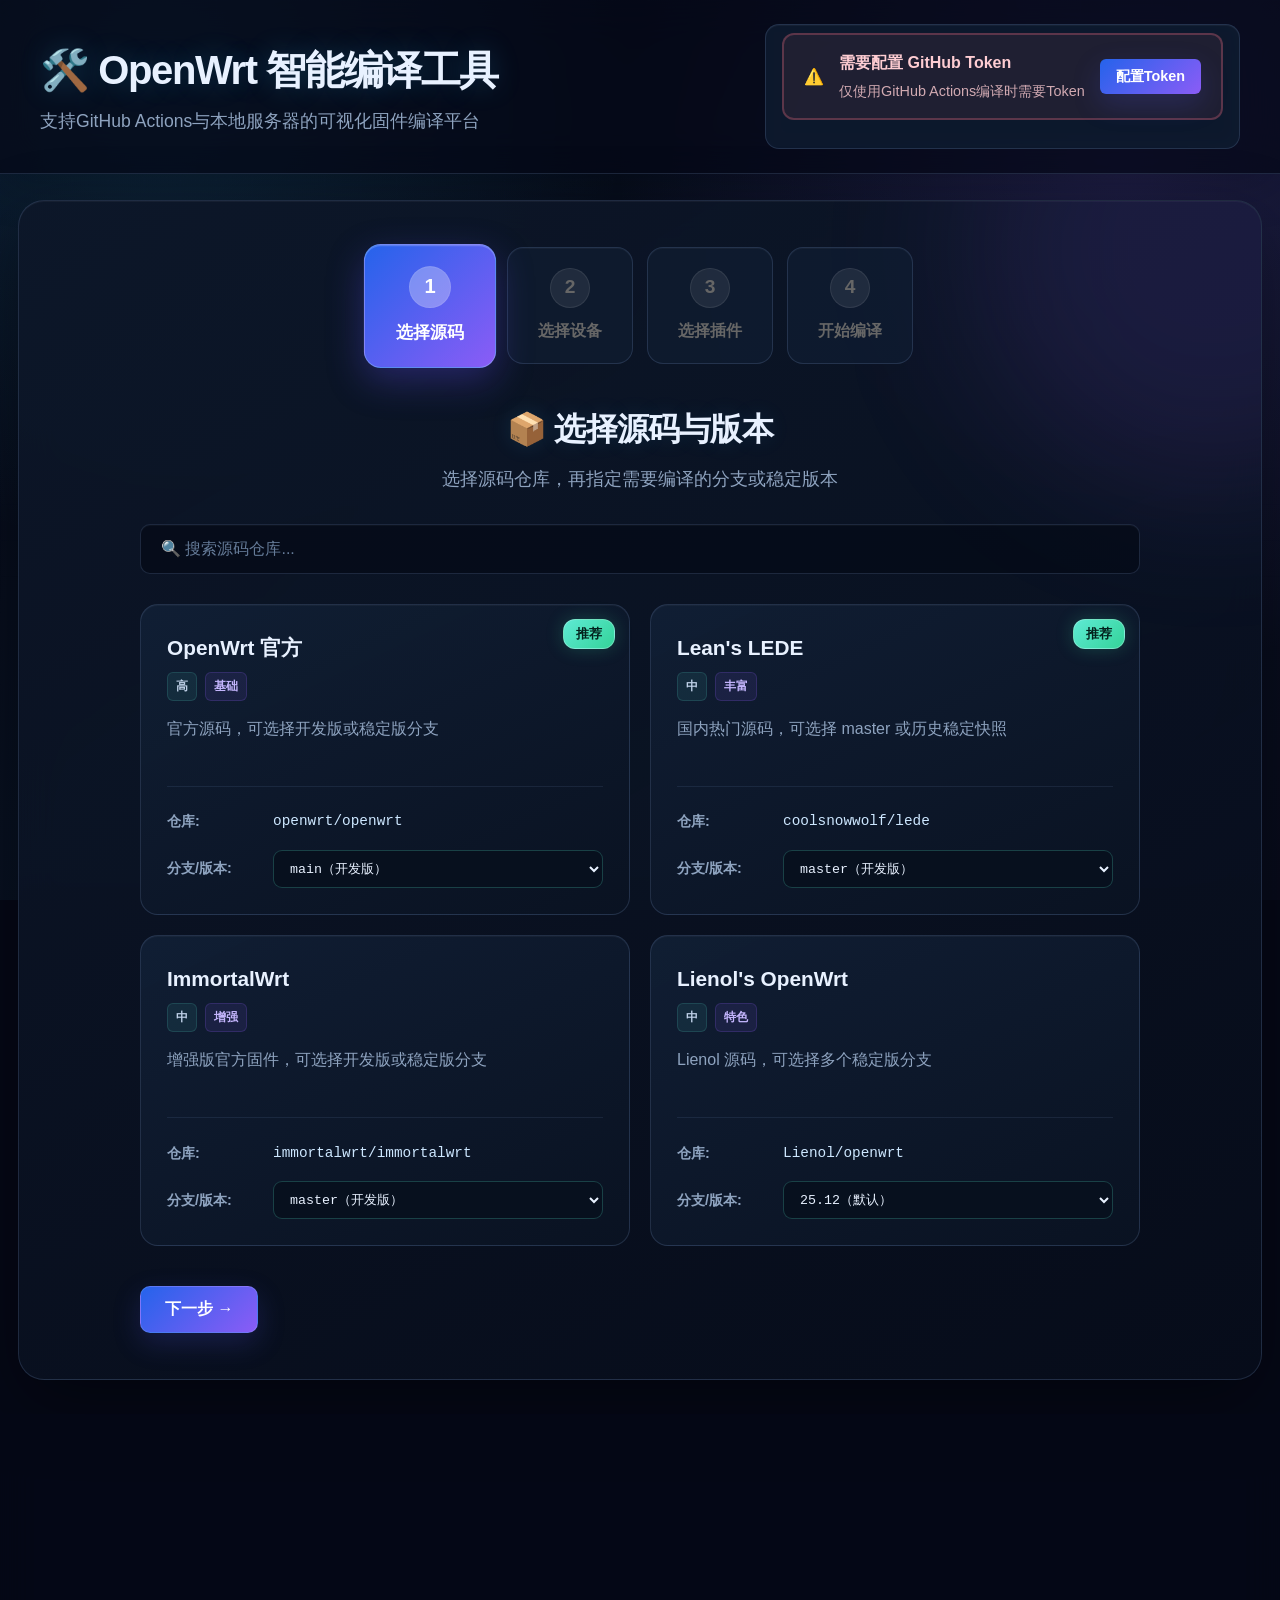
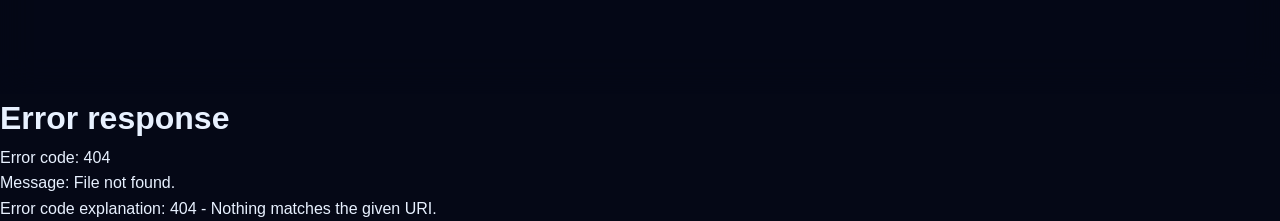
==== commit 3ff832c0: "Add standalone local server build mode" ====
--- a/index.html
+++ b/index.html
@@ -19,7 +19,7 @@
             <div class="header-content">
                 <div class="logo">
                     <h1>🛠️ OpenWrt 智能编译工具</h1>
-                    <p>基于GitHub Actions的可视化固件编译平台</p>
+                    <p>支持GitHub Actions与本地服务器的可视化固件编译平台</p>
                 </div>
 
                 <!-- Token状态指示器 -->
@@ -85,15 +85,27 @@
                 <div class="step-content" id="step-2" style="display: none;">
                     <div class="step-header">
                         <h2>📱 选择目标设备</h2>
-                        <p>选择你要编译固件的目标设备型号</p>
-                    </div>
-
-                    <div class="search-box">
-                        <input type="text" class="search-input" data-filter="device" placeholder="🔍 搜索设备型号...">
+                        <p>当前仅支持 X86_64，已为你默认选中</p>
                     </div>
 
                     <div id="device-selection" class="selection-area">
                         <!-- 设备选项将通过JavaScript动态生成 -->
+                    </div>
+
+                    <div class="build-setting-card">
+                        <div class="setting-copy">
+                            <label class="setting-title" for="rootfs-partsize-input">💾 根分区容量</label>
+                            <p class="setting-description">固件内部 EXT4 根分区的容量。选择 Docker、PassWall 等大型插件时建议至少 512 MiB。</p>
+                        </div>
+                        <div class="setting-control">
+                            <div class="setting-input-row">
+                                <input id="rootfs-partsize-input" class="setting-number-input" type="number"
+                                    min="128" max="4096" step="1" value="512"
+                                    aria-describedby="rootfs-partsize-help">
+                                <span class="setting-unit">MiB</span>
+                            </div>
+                            <div id="rootfs-partsize-help" class="setting-help">可填写 128–4096，默认 512；需要更多软件空间可选择 1024 或更大。</div>
+                        </div>
                     </div>
 
                     <div class="step-actions">
@@ -150,23 +162,26 @@
                 <div class="monitor-header">
                     <h2>📊 编译进度监控</h2>
                     <div class="monitor-actions">
-                        <button class="btn btn-secondary" onclick="window.wizardManager.stopMonitoring()">
+                        <button class="btn btn-secondary" onclick="window.buildMonitor.stopByUser()">
                             🛑 停止监控
                         </button>
-                        <button class="btn btn-secondary"
-                            onclick="window.open(`https://github.com/${GITHUB_REPO}/actions`, '_blank')">
+                        <a id="view-actions-btn" class="btn btn-secondary"
+                            href="https://github.com/Neal3923/build-openwrt/actions" target="_blank"
+                            rel="noopener noreferrer">
                             🔗 查看GitHub Actions
-                        </button>
+                        </a>
                     </div>
                 </div>
 
                 <!-- 进度条 -->
                 <div class="progress-container">
                     <div class="progress-bar-container">
-                        <div id="progress-bar" class="progress-bar"></div>
-                    </div>
+                        <div id="progress-bar" class="progress-bar" role="progressbar" aria-valuemin="0"
+                            aria-valuemax="100" aria-valuenow="0"></div>
+                    </div>
+                    <div id="progress-stage" class="progress-stage">准备提交编译任务</div>
                     <div class="progress-info">
-                        <span id="progress-text">0%</span>
+                        <span id="progress-text">阶段 0/18</span>
                         <span id="progress-time">准备中...</span>
                     </div>
                 </div>
@@ -174,7 +189,7 @@
                 <!-- 编译日志 -->
                 <div class="logs-container">
                     <div class="logs-header">
-                        <h3>📝 编译日志</h3>
+                        <h3>📝 编译状态记录</h3>
                         <button class="btn btn-small" onclick="document.getElementById('logs-content').innerHTML = ''">
                             🗑️ 清空日志
                         </button>
@@ -220,7 +235,7 @@
             </div>
 
             <div class="footer-bottom">
-                <p>&copy; 2024 OpenWrt智能编译工具 | 基于GitHub Actions | 开源项目</p>
+                <p>&copy; 2024 OpenWrt智能编译工具 | Actions / 本地服务器 | 开源项目</p>
             </div>
         </div>
     </footer>
@@ -231,9 +246,8 @@
     <!-- JavaScript文件引入 -->
     <script src="js/config-data.js"></script>
     <script src="js/token-modal.js"></script>
-    <script src="js/build-monitor.js"></script> <!-- 新增 -->
+    <script src="js/build-monitor.js"></script>
     <script src="js/wizard.js"></script>
-    <script src="js/builder.js"></script>
 
     <!-- 页面初始化脚本 -->
     <script>
@@ -520,7 +534,7 @@
 
         // 显示FAQ模态框
         function showFAQModal() {
-            alert('❓ 常见问题\n\nQ: 编译失败怎么办？\nA: 检查插件冲突，减少插件数量，查看编译日志\n\nQ: 如何下载固件？\nA: 编译完成后在GitHub Releases页面下载\n\nQ: 支持哪些设备？\nA: 支持主流路由器、ARM开发板、X86设备');
+            alert('❓ 常见问题\n\nQ: 编译失败怎么办？\nA: 检查插件冲突，减少插件数量，查看编译日志\n\nQ: 如何下载固件？\nA: 编译完成后在GitHub Releases页面下载\n\nQ: 支持哪些设备？\nA: 仅支持X86_64软路由、工控机和虚拟机');
         }
 
         // 显示联系支持模态框
--- a/css/style.css
+++ b/css/style.css
@@ -256,6 +256,84 @@
 /* === 选择区域 === */
 .selection-area {
   margin-bottom: 30px;
+}
+
+.build-setting-card {
+  display: grid;
+  grid-template-columns: minmax(0, 1fr) minmax(220px, 320px);
+  gap: 28px;
+  align-items: center;
+  margin: 0 0 30px;
+  padding: 22px 24px;
+  border: 2px solid #e0e0e0;
+  border-radius: 15px;
+  background: #fff;
+}
+
+.setting-title {
+  display: block;
+  margin-bottom: 8px;
+  color: #2c3e50;
+  font-size: 1.1rem;
+  font-weight: 700;
+}
+
+.setting-description,
+.setting-help {
+  color: #6c757d;
+  line-height: 1.6;
+}
+
+.setting-description {
+  margin: 0;
+}
+
+.setting-input-row {
+  display: flex;
+  align-items: stretch;
+}
+
+.setting-number-input {
+  width: 100%;
+  min-width: 0;
+  padding: 12px 14px;
+  color: #2c3e50;
+  font: inherit;
+  font-weight: 700;
+  border: 2px solid #d8dce3;
+  border-right: 0;
+  border-radius: 10px 0 0 10px;
+  outline: none;
+}
+
+.setting-number-input:focus {
+  border-color: #667eea;
+  box-shadow: 0 0 0 3px rgba(102, 126, 234, 0.1);
+}
+
+.setting-number-input.input-error {
+  border-color: #e74c3c;
+}
+
+.setting-unit {
+  display: flex;
+  align-items: center;
+  padding: 0 14px;
+  color: #495057;
+  font-weight: 700;
+  border: 2px solid #d8dce3;
+  border-left: 0;
+  border-radius: 0 10px 10px 0;
+  background: #f1f3f5;
+}
+
+.setting-help {
+  margin-top: 8px;
+  font-size: 0.88rem;
+}
+
+.setting-help.error {
+  color: #e74c3c;
 }
 
 .options-grid {
@@ -763,11 +841,47 @@
 }
 
 .progress-bar {
+  position: relative;
   height: 100%;
   background: linear-gradient(90deg, #667eea, #764ba2);
   width: 0%;
+  min-width: 0;
   transition: width 0.5s ease;
   border-radius: 10px;
+  overflow: hidden;
+}
+
+.progress-bar.is-active {
+  min-width: 2.5rem;
+}
+
+.progress-bar.is-active::after {
+  content: "";
+  position: absolute;
+  inset: 0;
+  transform: translateX(-100%);
+  background: linear-gradient(90deg, transparent, rgba(255, 255, 255, 0.55), transparent);
+  animation: monitor-shimmer 1.8s linear infinite;
+}
+
+.progress-bar.is-success {
+  background: linear-gradient(90deg, #10b981, #34d399);
+}
+
+.progress-bar.is-failed {
+  background: linear-gradient(90deg, #dc2626, #f97316);
+}
+
+.progress-stage {
+  margin-bottom: 8px;
+  color: #2c3e50;
+  font-weight: 700;
+}
+
+@keyframes monitor-shimmer {
+  to {
+    transform: translateX(100%);
+  }
 }
 
 .progress-info {
@@ -1062,6 +1176,11 @@
 
 /* === 响应式设计 === */
 @media (max-width: 768px) {
+  .build-setting-card {
+    grid-template-columns: 1fr;
+    gap: 18px;
+  }
+
   .container {
     padding: 0 15px;
   }
--- a/css/dark-theme.css
+++ b/css/dark-theme.css
@@ -201,6 +201,7 @@
 .step-header h2,
 .category-title,
 .monitor-header h2,
+.progress-stage,
 .logs-header h3,
 .summary-section h3,
 .option-header h3,
@@ -248,6 +249,48 @@
   box-shadow: 0 0 0 3px rgba(94, 234, 212, 0.12), 0 0 28px rgba(56, 189, 248, 0.09) !important;
 }
 
+.build-setting-card {
+  color: var(--text-soft);
+  background: linear-gradient(155deg, rgba(13, 27, 48, 0.96), rgba(10, 20, 37, 0.96));
+  border-color: rgba(94, 234, 212, 0.28);
+  box-shadow: inset 0 1px 0 rgba(255, 255, 255, 0.03), 0 14px 36px rgba(0, 0, 0, 0.2);
+}
+
+.setting-title {
+  color: var(--text);
+}
+
+.setting-description,
+.setting-help {
+  color: var(--muted);
+}
+
+.setting-number-input {
+  color: var(--text);
+  background: rgba(5, 12, 25, 0.86);
+  border-color: var(--border);
+  caret-color: var(--cyan);
+}
+
+.setting-number-input:focus {
+  border-color: var(--cyan);
+  box-shadow: 0 0 0 3px rgba(94, 234, 212, 0.12), 0 0 28px rgba(56, 189, 248, 0.09);
+}
+
+.setting-number-input.input-error {
+  border-color: #fb7185;
+}
+
+.setting-unit {
+  color: var(--cyan);
+  background: rgba(15, 35, 58, 0.96);
+  border-color: var(--border);
+}
+
+.setting-help.error {
+  color: #fda4af;
+}
+
 .options-grid,
 .plugin-grid {
   align-items: stretch;
@@ -530,6 +573,102 @@
   border-top-color: var(--border);
 }
 
+.build-mode-grid {
+  display: grid;
+  grid-template-columns: repeat(2, minmax(0, 1fr));
+  gap: 16px;
+  margin-bottom: 24px;
+}
+
+.build-mode-option {
+  display: grid;
+  grid-template-columns: auto minmax(0, 1fr);
+  gap: 4px 12px;
+  align-items: center;
+  padding: 18px;
+  color: var(--text-soft);
+  text-align: left;
+  background: rgba(5, 12, 25, 0.7);
+  border: 1px solid var(--border);
+  border-radius: 14px;
+  cursor: pointer;
+  transition: border-color 0.2s ease, background 0.2s ease, transform 0.2s ease;
+}
+
+.build-mode-option:hover {
+  transform: translateY(-2px);
+  background: rgba(17, 31, 53, 0.9);
+  border-color: rgba(56, 189, 248, 0.48);
+}
+
+.build-mode-option.selected {
+  background: linear-gradient(145deg, rgba(16, 61, 80, 0.82), rgba(37, 26, 78, 0.86));
+  border-color: var(--cyan);
+  box-shadow: 0 0 28px rgba(94, 234, 212, 0.1);
+}
+
+.build-mode-option strong {
+  color: var(--text);
+  font-size: 1rem;
+}
+
+.build-mode-option > span:last-child {
+  grid-column: 2;
+  color: var(--muted);
+  font-size: 0.86rem;
+}
+
+.build-mode-icon {
+  grid-row: 1 / span 2;
+  font-size: 1.6rem;
+}
+
+.local-build-panel {
+  display: grid;
+  gap: 16px;
+}
+
+.local-build-note,
+.local-build-safety {
+  margin: 0;
+  color: var(--muted);
+  line-height: 1.6;
+}
+
+.local-build-safety {
+  color: #a7f3d0;
+}
+
+.local-command-block {
+  overflow: hidden;
+  background: #050b16;
+  border: 1px solid var(--border);
+  border-radius: 12px;
+}
+
+.local-command-header {
+  display: flex;
+  justify-content: space-between;
+  align-items: center;
+  gap: 12px;
+  padding: 12px 14px;
+  color: var(--text);
+  background: rgba(17, 31, 53, 0.88);
+  border-bottom: 1px solid var(--border);
+}
+
+.local-command-block code {
+  display: block;
+  overflow-x: auto;
+  padding: 16px;
+  color: #a5f3fc;
+  font-family: Consolas, 'Courier New', monospace;
+  font-size: 0.86rem;
+  line-height: 1.65;
+  white-space: pre-wrap;
+  overflow-wrap: anywhere;
+}
+
 /* 内联备用样式之后仍保持模态框为统一暗色。 */
 .token-modal {
   background: rgba(2, 6, 15, 0.82) !important;
@@ -617,6 +756,15 @@
 
   .option-description {
     min-height: 0;
+  }
+
+  .build-mode-grid {
+    grid-template-columns: 1fr;
+  }
+
+  .local-command-header {
+    align-items: flex-start;
+    flex-direction: column;
   }
 }
 
